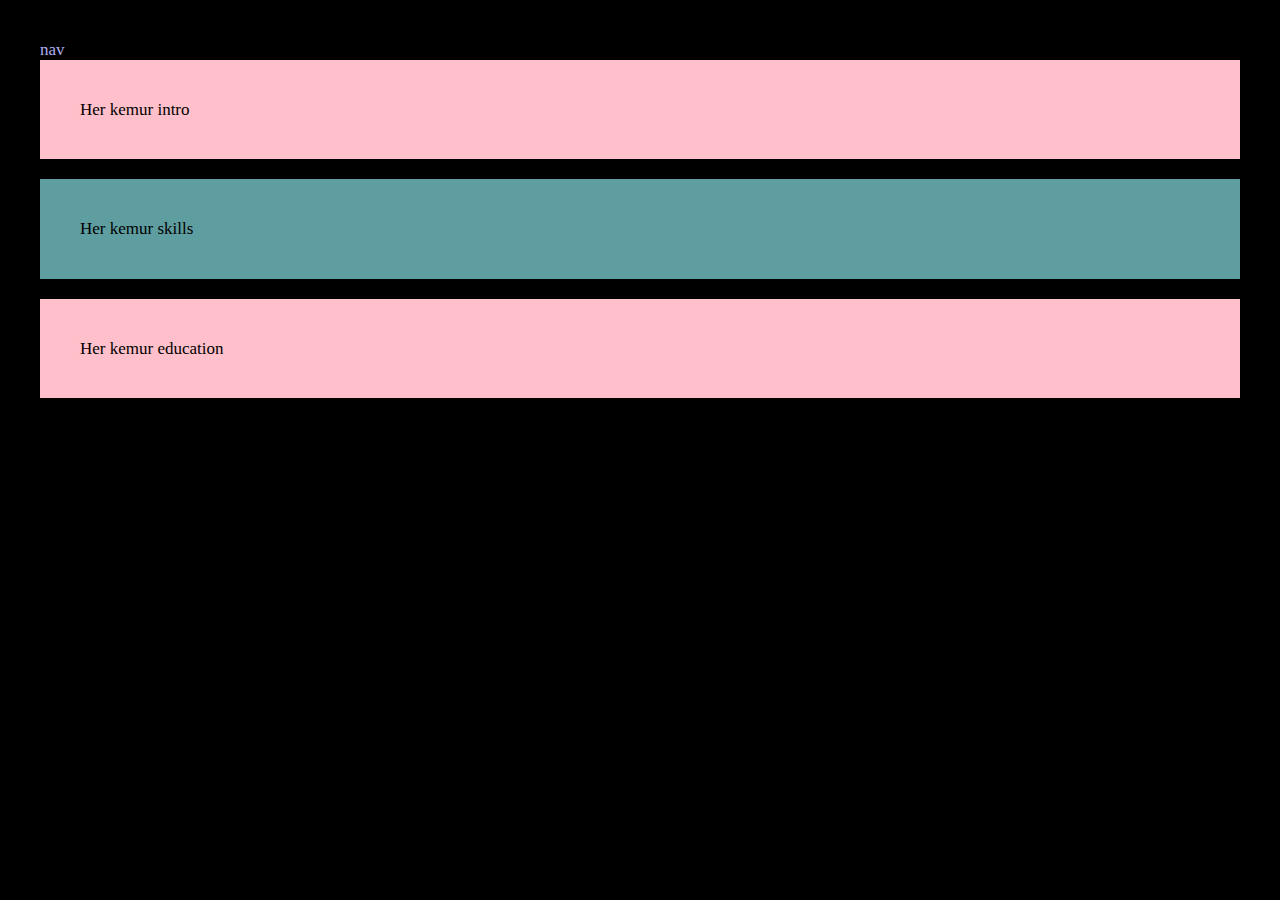
==== index.html @ bb4f2d42 "fyrsta commit" ====
<!DOCTYPE html>
<html lang="en">
<head>
  <meta charset="UTF-8">
  <meta http-equiv="X-UA-Compatible" content="IE=edge">
  <meta name="viewport" content="width=device-width, initial-scale=1.0">
  <title>About me</title>
  <link rel="stylesheet" href="normalize.css">
  <link rel="stylesheet" href="style.css">
</head>
<body>
    <div class="site-wrapper">
      <header>
        <nav>
          nav
          <!--Her kemur navigation-->
        </nav>
      </header>
      <main>
        <section class="intro">
          Her kemur intro
        </section>
        <section class="skills">
          Her kemur skills
        </section>
        <section class="education">
          Her kemur education
        </section>
      </main>
      
    </div>
</body>
</html>
---- style.css ----
/*bara til ad mund hvernig a ad commenta*/
body {
  color:rgb(176, 176, 243);
	background-color: black;
	font-size: 17px;
}
h1{
	font-family: Arial, Helvetica, sans-serif;
	font-size: 3rem
 ;
	
}
section{
	color: black;
	margin-bottom: 20px;
	background-color:pink;
	padding: 40px;
}
.skills{
	background-color: cadetblue;
}
.site-wrapper{
	margin: 40px
}
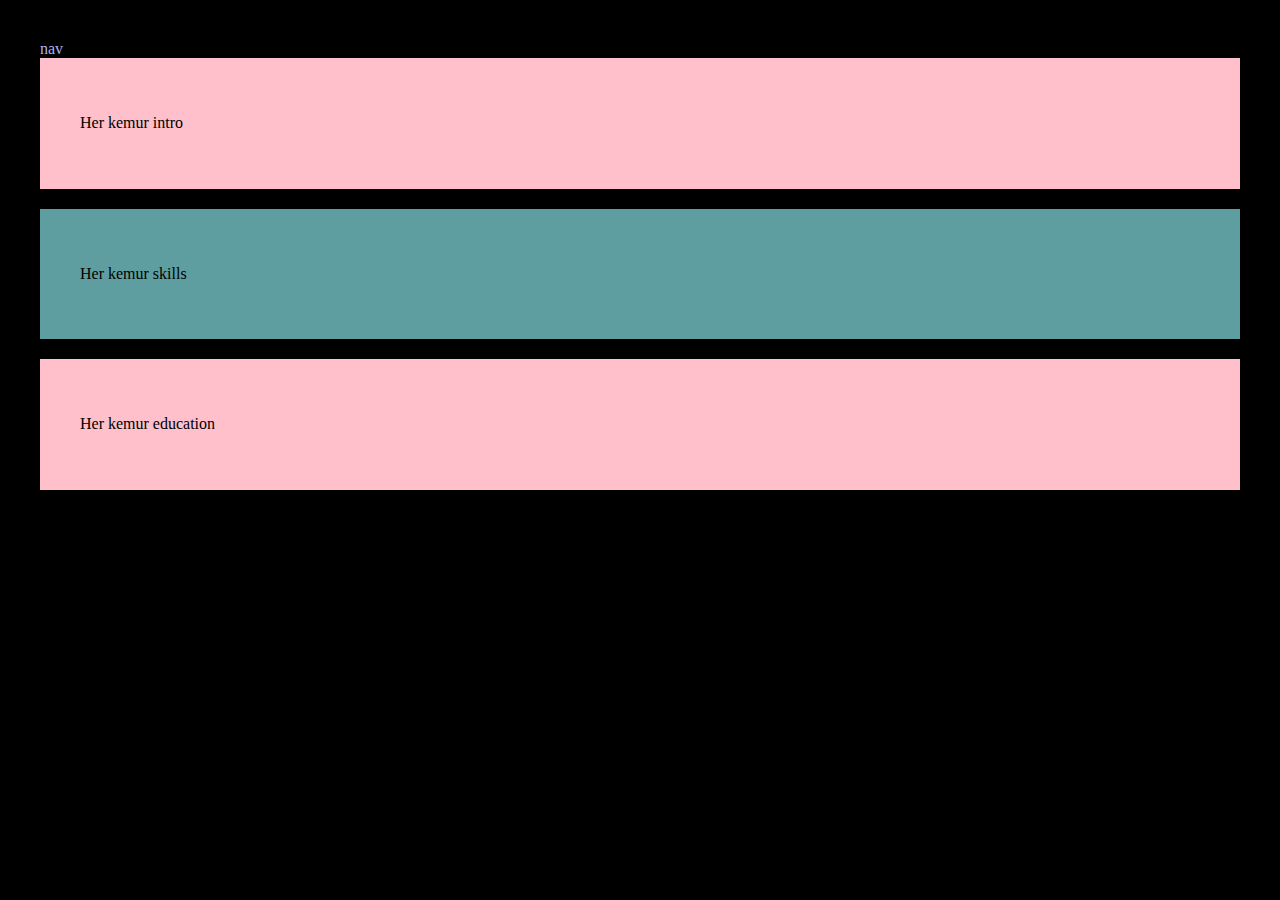
==== commit 8fb21d4b: "deleted the folder" ====
--- a/index.html
+++ b/index.html
@@ -18,13 +18,13 @@
       </header>
       <main>
         <section class="intro">
-          Her kemur intro
+          <p>Her kemur intro</p>
         </section>
         <section class="skills">
-          Her kemur skills
+          <p>Her kemur skills</p>
         </section>
         <section class="education">
-          Her kemur education
+          <p>Her kemur education</p>
         </section>
       </main>
       
--- a/style.css
+++ b/style.css
@@ -2,7 +2,7 @@
 body {
   color:rgb(176, 176, 243);
 	background-color: black;
-	font-size: 17px;
+	font-size: 16px;
 }
 h1{
 	font-family: Arial, Helvetica, sans-serif;
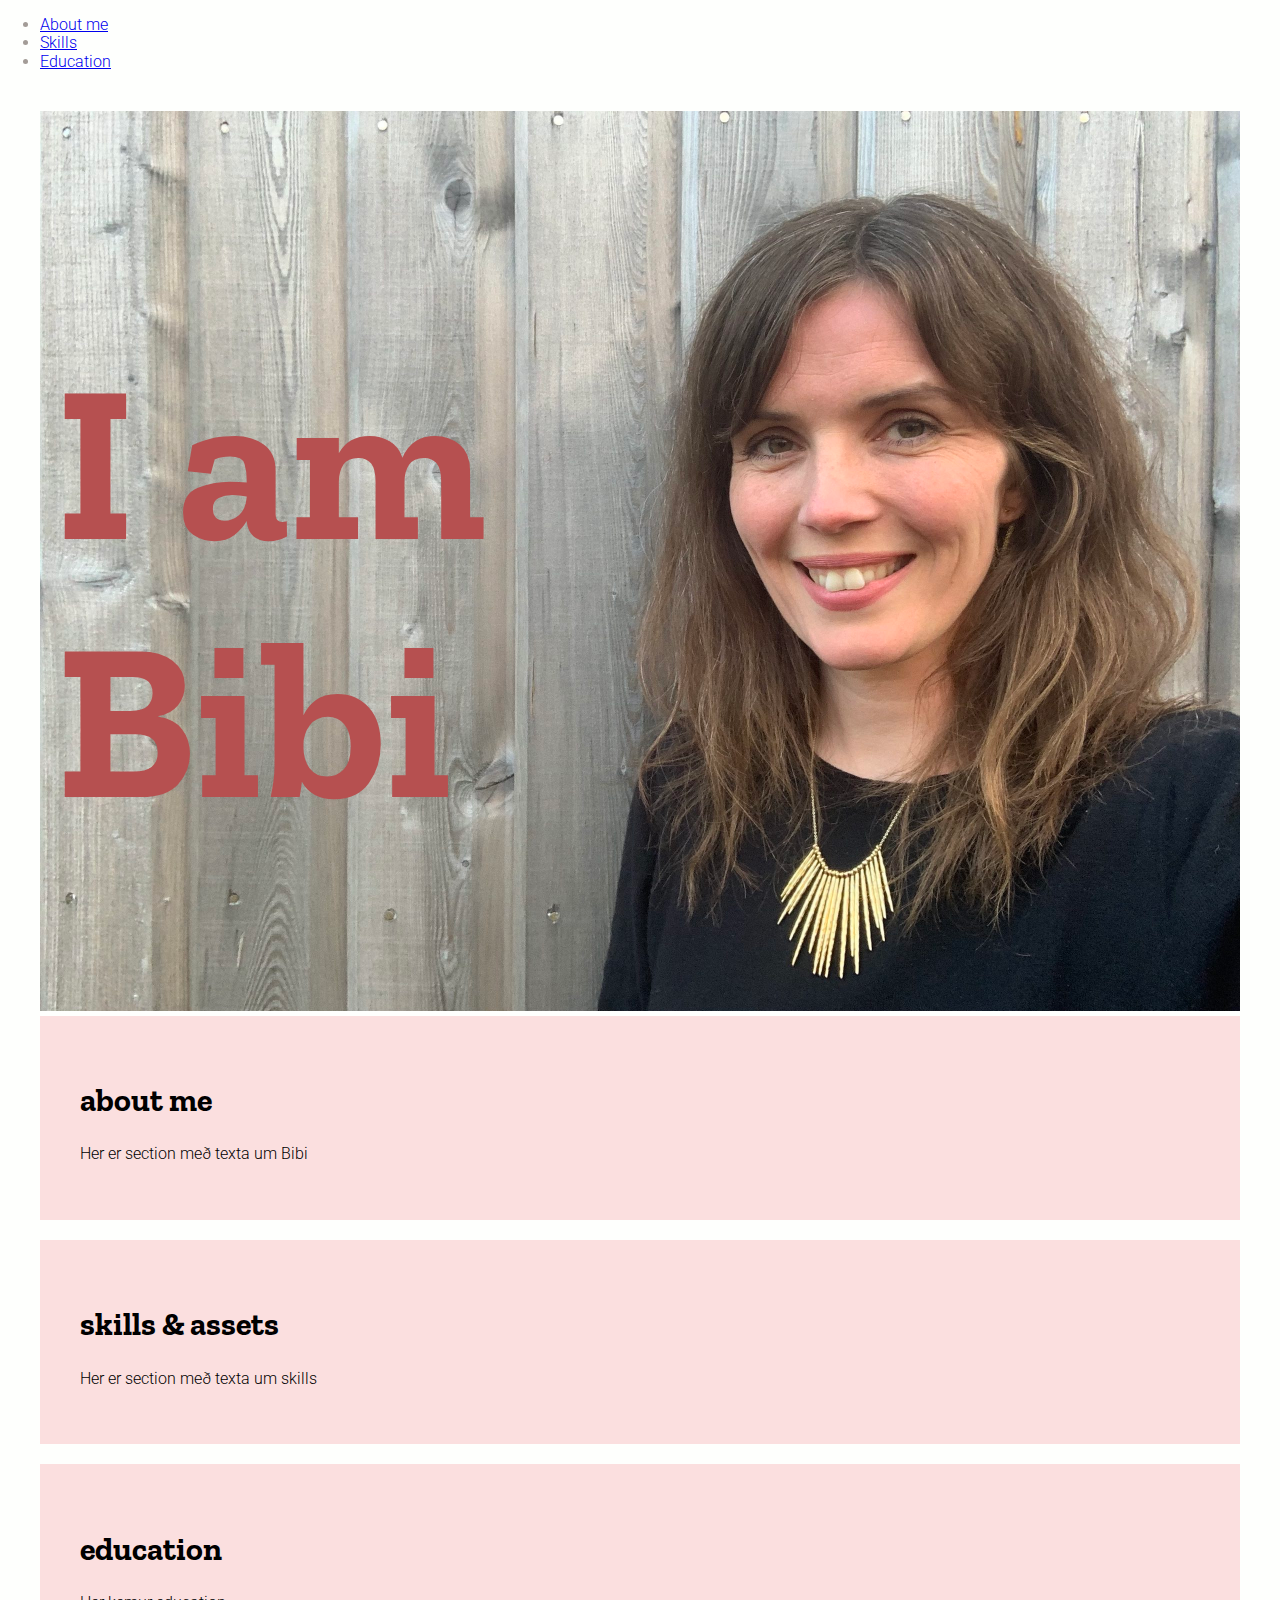
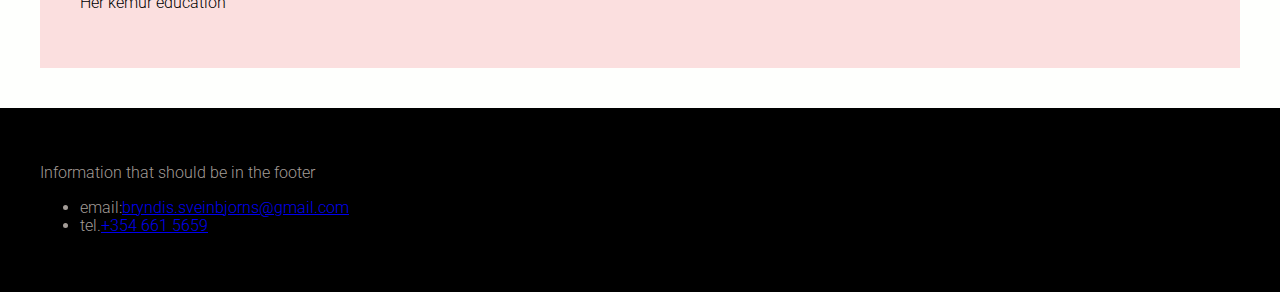
==== commit 7756ce12: "added a header, footer, image and colors" ====
--- a/index.html
+++ b/index.html
@@ -9,25 +9,56 @@
   <link rel="stylesheet" href="style.css">
 </head>
 <body>
-    <div class="site-wrapper">
+    <div>
+      <!-- Start of Header -->
       <header>
         <nav>
-          nav
-          <!--Her kemur navigation-->
+          <ul>
+            <li><a href="#about">About me</a></li>
+            <li><a href="#skills">Skills</a></li>
+            <li><a href="education">Education</a></li>
+          </ul>
         </nav>
       </header>
-      <main>
-        <section class="intro">
-          <p>Her kemur intro</p>
+      <!-- End of Header -->
+
+      <!-- Start of Main-->
+      <main class="site-wrapper">
+        <section class="hero">
+          <img class="portrait" src="images/bibi-portrait.jpg" alt="portrait of Bibi">
+          <div class="hero_heading">
+            <h1>I am <br> Bibi</h1>
+          </div>
         </section>
-        <section class="skills">
-          <p>Her kemur skills</p>
+
+        <section class="section about">
+          <h2>about me</h2>
+          <p>Her er section með texta um Bibi</p>
         </section>
-        <section class="education">
+
+        <section class="section skills">
+          <h2>skills & assets</h2>
+          <p>Her er section með texta um skills</p>
+        </section>
+
+        <section class="section education">
+          <h2>education</h2>
           <p>Her kemur education</p>
         </section>
       </main>
-      
+      <!-- End of Main-->
+
+      <!-- Start of Footer-->
+      <footer class="footer">
+        <p>Information that should be in the footer</p>
+        <ul>
+          <li>email:<a href="mailto:bryndis.sveinbjorns@gmail.com">bryndis.sveinbjorns@gmail.com</a></li>
+          <li>tel.<a href="tel+3546615659">+354 661 5659</a></li>
+        </ul>
+        
+      </footer>
+      <!-- End of Footer-->
+
     </div>
 </body>
 </html>--- a/style.css
+++ b/style.css
@@ -1,24 +1,52 @@
-/*bara til ad mund hvernig a ad commenta*/
+/* Google fonts, Zilla Slab for Headlines and Roboto for body text */
+@import url('https://fonts.googleapis.com/css2?family=Roboto:wght@300;400;700&family=Zilla+Slab:wght@300;400;600&display=swap');
+
+/* Body styles */
 body {
-  color:rgb(176, 176, 243);
-	background-color: black;
+	background-color: #fefffd;
+	color: rgb(163, 156, 151);
+	font-family: 'Roboto', sans-serif;
 	font-size: 16px;
+	font-weight: 300;
+
+}
+/* Header styles */
+h1, h2, h3, h4{
+	font-family: 'Zilla Slab', serif;
 }
 h1{
-	font-family: Arial, Helvetica, sans-serif;
-	font-size: 3rem
- ;
-	
+	font-size: 14rem;	
 }
-section{
+h2{
+	font-size: 2rem;
+}
+/* Section styles */
+
+.hero{
+	position: relative;
+} 
+.hero_heading{
+	position: absolute;
+	bottom: 1rem;
+	left: 1rem;
+	color: #b65050;
+}
+.section{
+	background-color:#fbdfdf;
 	color: black;
 	margin-bottom: 20px;
-	background-color:pink;
 	padding: 40px;
 }
-.skills{
-	background-color: cadetblue;
+.footer{
+	background-color: black;
+	padding: 40px;
 }
+
 .site-wrapper{
 	margin: 40px
+}
+/* Image styles */
+
+.portrait{
+	width: 1200px;
 }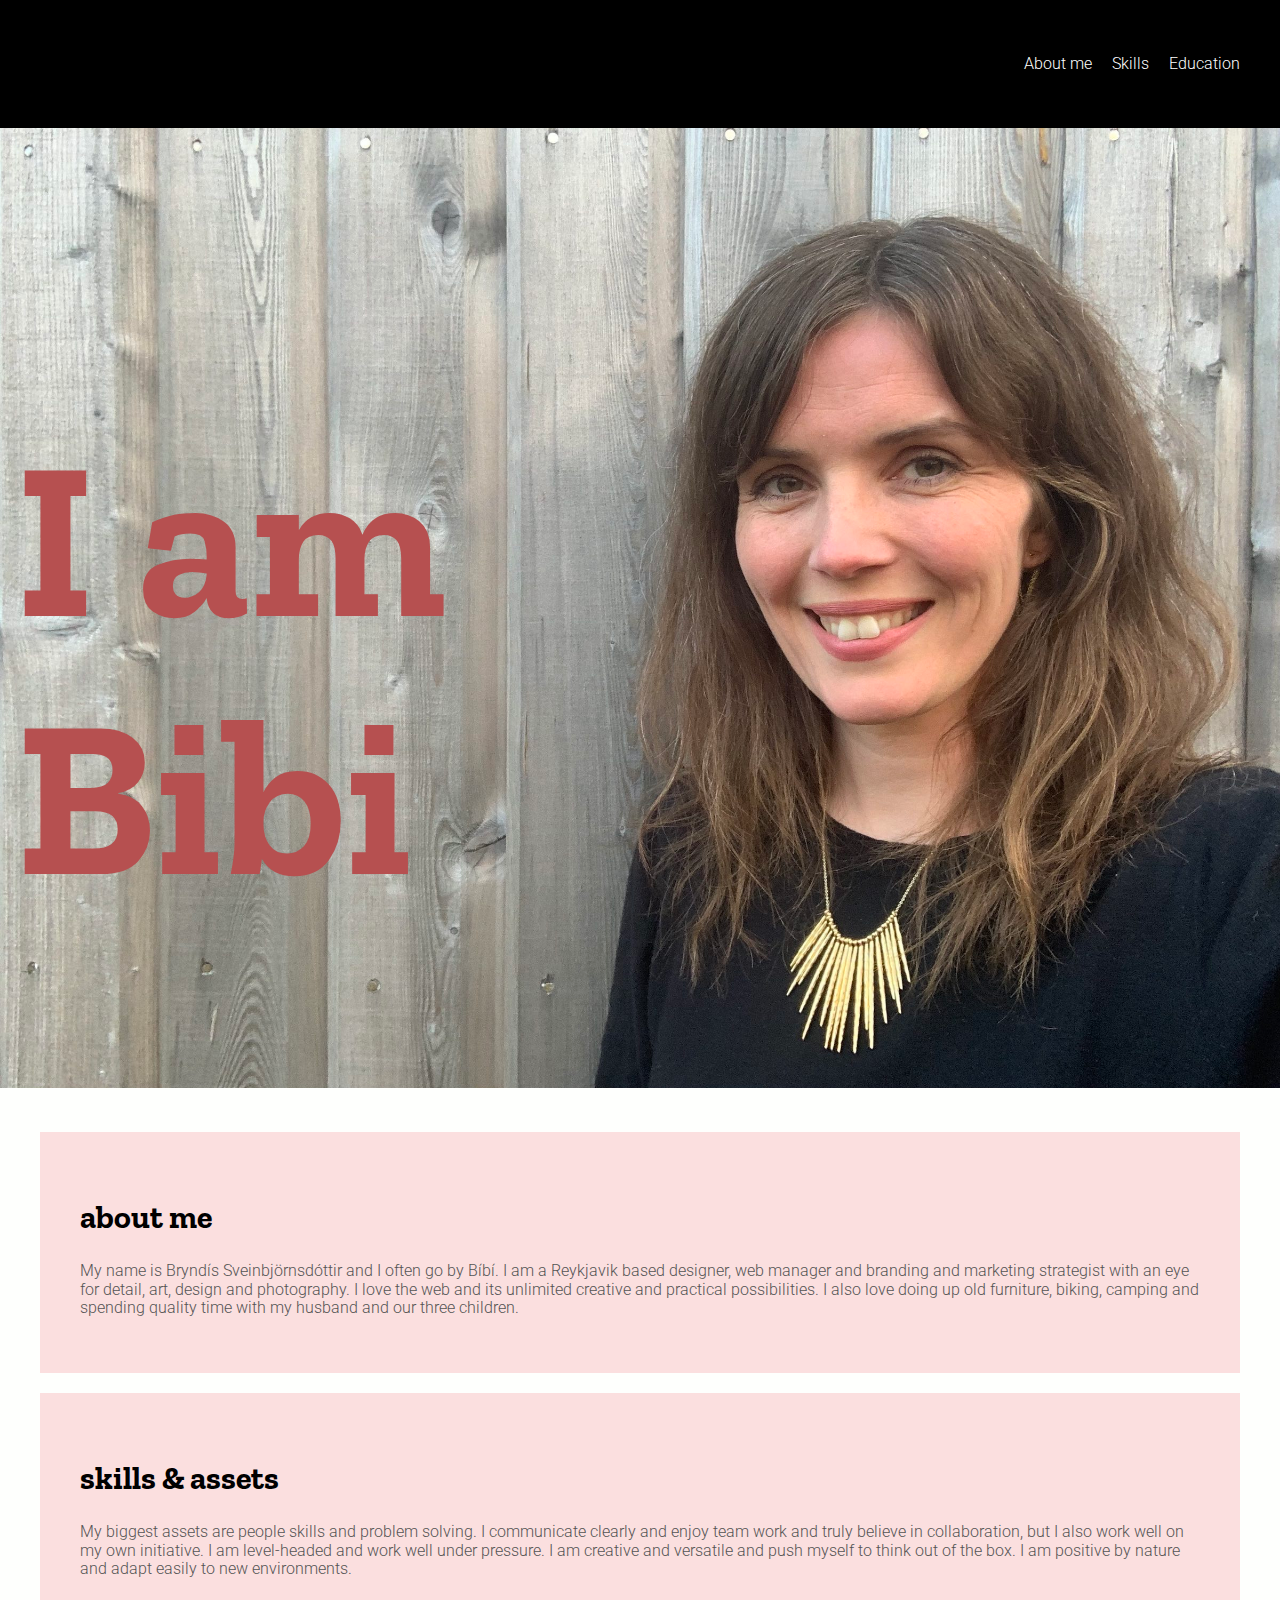
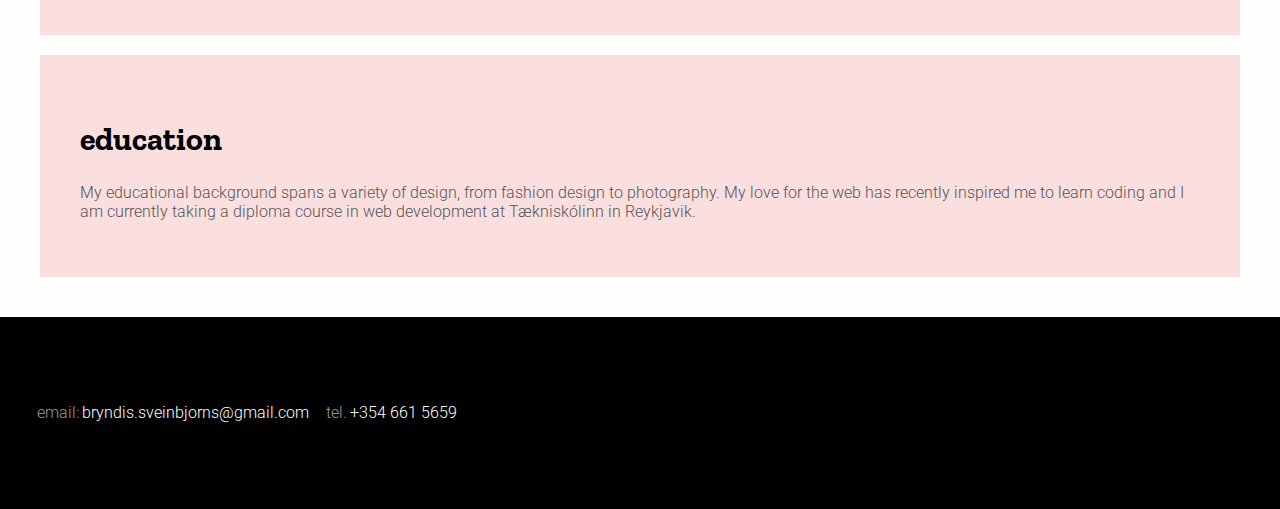
==== commit 5b250f20: "layout of navigation and body text added" ====
--- a/index.html
+++ b/index.html
@@ -29,28 +29,33 @@
           <div class="hero_heading">
             <h1>I am <br> Bibi</h1>
           </div>
-        </section>
+        </section>  
+        <div class="wrapper">
+          <!-- About me section -->
+          <!-- In the 3 sections below I demonstrate use of BEM notation -->
+          <section class="section about">
+            <h2 class="about__title">about me</h2>
+            <p class="about__body">My name is Bryndís Sveinbjörnsdóttir and I often go by Bíbí. I am a Reykjavik based designer,  web manager and branding and marketing strategist with an eye for detail, art, design and photography. I love the web and its unlimited creative and practical possibilities. I also love doing up old furniture, biking, camping and spending quality time with my husband and our three children. </p>
+          </section>
 
-        <section class="section about">
-          <h2>about me</h2>
-          <p>Her er section með texta um Bibi</p>
-        </section>
+          <!-- Skills & assets section-->
+          <section class="section skills">
+            <h2 class="skills__title">skills & assets</h2>
+            <p class="skills__body">My biggest assets are people skills and problem solving.  I communicate clearly and enjoy team work and truly believe in collaboration, but I also work well on my own initiative. I am level-headed and work well under pressure. I am creative and versatile and push myself to think out of the box. I am positive by nature and adapt easily to new environments.</p>
+          </section>
 
-        <section class="section skills">
-          <h2>skills & assets</h2>
-          <p>Her er section með texta um skills</p>
-        </section>
+          <!-- Education section-->
+          <section class="section education">
+            <h2 class="educatiotin__title">education</h2>
+            <p class="education__body">My educational background spans a variety of design, from fashion design to photography. My love for the web has recently inspired me to learn coding and I am currently taking a diploma course in web development at Tækniskólinn in Reykjavik.</p>
+          </section>
+        </div>
+      </main>
 
-        <section class="section education">
-          <h2>education</h2>
-          <p>Her kemur education</p>
-        </section>
-      </main>
       <!-- End of Main-->
 
       <!-- Start of Footer-->
-      <footer class="footer">
-        <p>Information that should be in the footer</p>
+      <footer>
         <ul>
           <li>email:<a href="mailto:bryndis.sveinbjorns@gmail.com">bryndis.sveinbjorns@gmail.com</a></li>
           <li>tel.<a href="tel+3546615659">+354 661 5659</a></li>
--- a/style.css
+++ b/style.css
@@ -10,7 +10,7 @@
 	font-weight: 300;
 
 }
-/* Header styles */
+/* Heading styles */
 h1, h2, h3, h4{
 	font-family: 'Zilla Slab', serif;
 }
@@ -20,33 +20,112 @@
 h2{
 	font-size: 2rem;
 }
+
+/* Header styles */
+
+header {
+	display: flex;	
+	flex-wrap: nowrap;
+	justify-content: flex-end;
+	align-items: center;
+	height: 8rem;
+	padding-right: 2rem;
+	background-color: black;
+}
+
+
+header nav ul {
+	padding: 0;
+}
+header nav ul li {
+	display: inline-block;
+	margin: 5px;
+}
+
+header nav ul li a {
+	padding: 5px 3px;
+	color: white;
+	text-decoration: none;
+}
+
+header nav ul li a:hover {
+	color: #b65050;
+}
+
 /* Section styles */
 
-.hero{
+.hero {
 	position: relative;
 } 
-.hero_heading{
+.hero_heading {
 	position: absolute;
 	bottom: 1rem;
 	left: 1rem;
 	color: #b65050;
 }
-.section{
+.section {
 	background-color:#fbdfdf;
 	color: black;
 	margin-bottom: 20px;
 	padding: 40px;
 }
-.footer{
-	background-color: black;
-	padding: 40px;
+.about__title {
+	color: black;
+}
+.about__body {
+	color: #545454;
 }
 
-.site-wrapper{
+.skills__title {
+	color: black;
+}
+.skills__body {
+	color: #545454;
+}
+
+.education__title {
+	color: black;
+}
+.education__body {
+	color: #545454;
+}
+
+/* Footer styles */
+footer {
+	display: flex;	
+	flex-wrap: nowrap;
+	justify-content: flex-start;
+	align-items: center;
+	height: 8rem;
+	padding: 2rem;
+	background-color: black;
+}
+
+footer ul {
+	padding: 0;
+}
+footer ul li {
+	display: inline-block;
+	margin: 5px;
+}
+
+footer ul li a {
+	padding: 5px 3px;
+	color: white;
+	text-decoration: none;
+}
+
+footer ul li a:hover {
+	color: #b65050;
+}
+
+/* Section styles */
+
+.wrapper {
 	margin: 40px
 }
 /* Image styles */
 
-.portrait{
-	width: 1200px;
+.portrait {
+	width: 100%;
 }